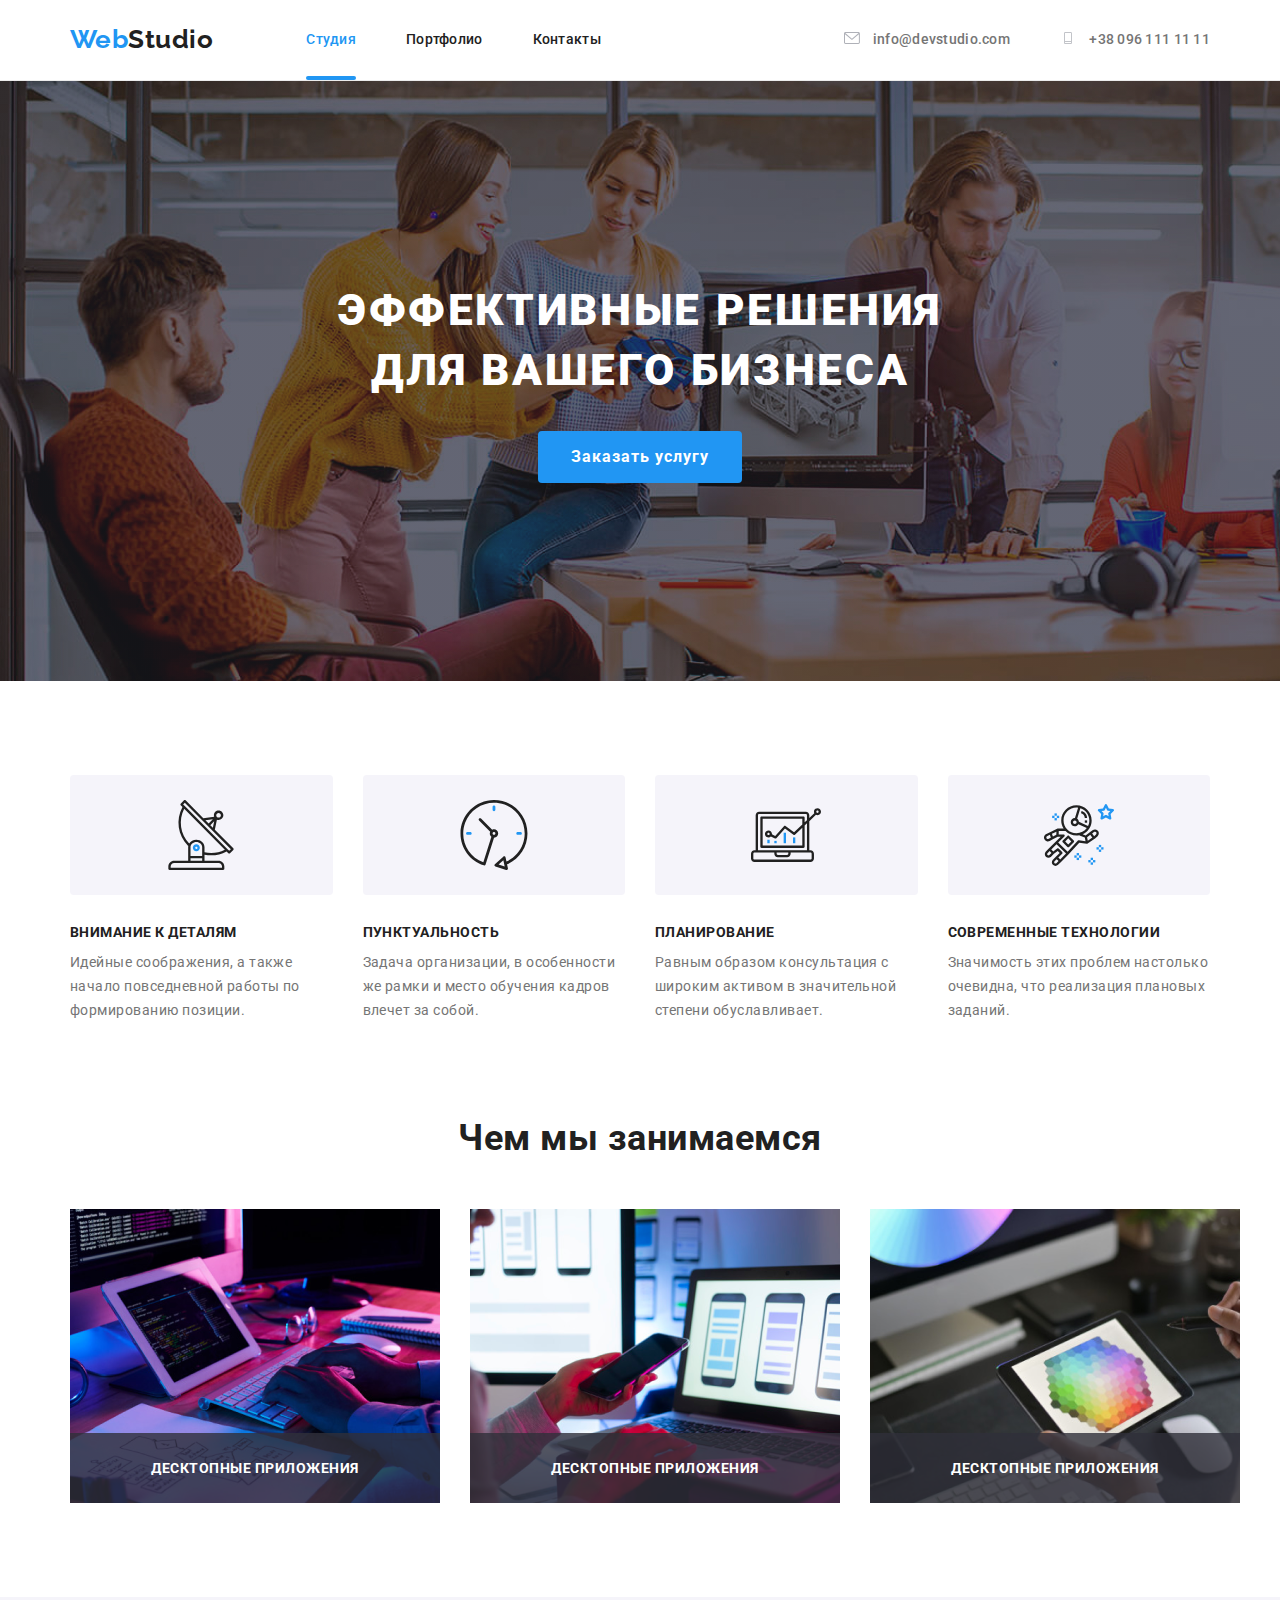
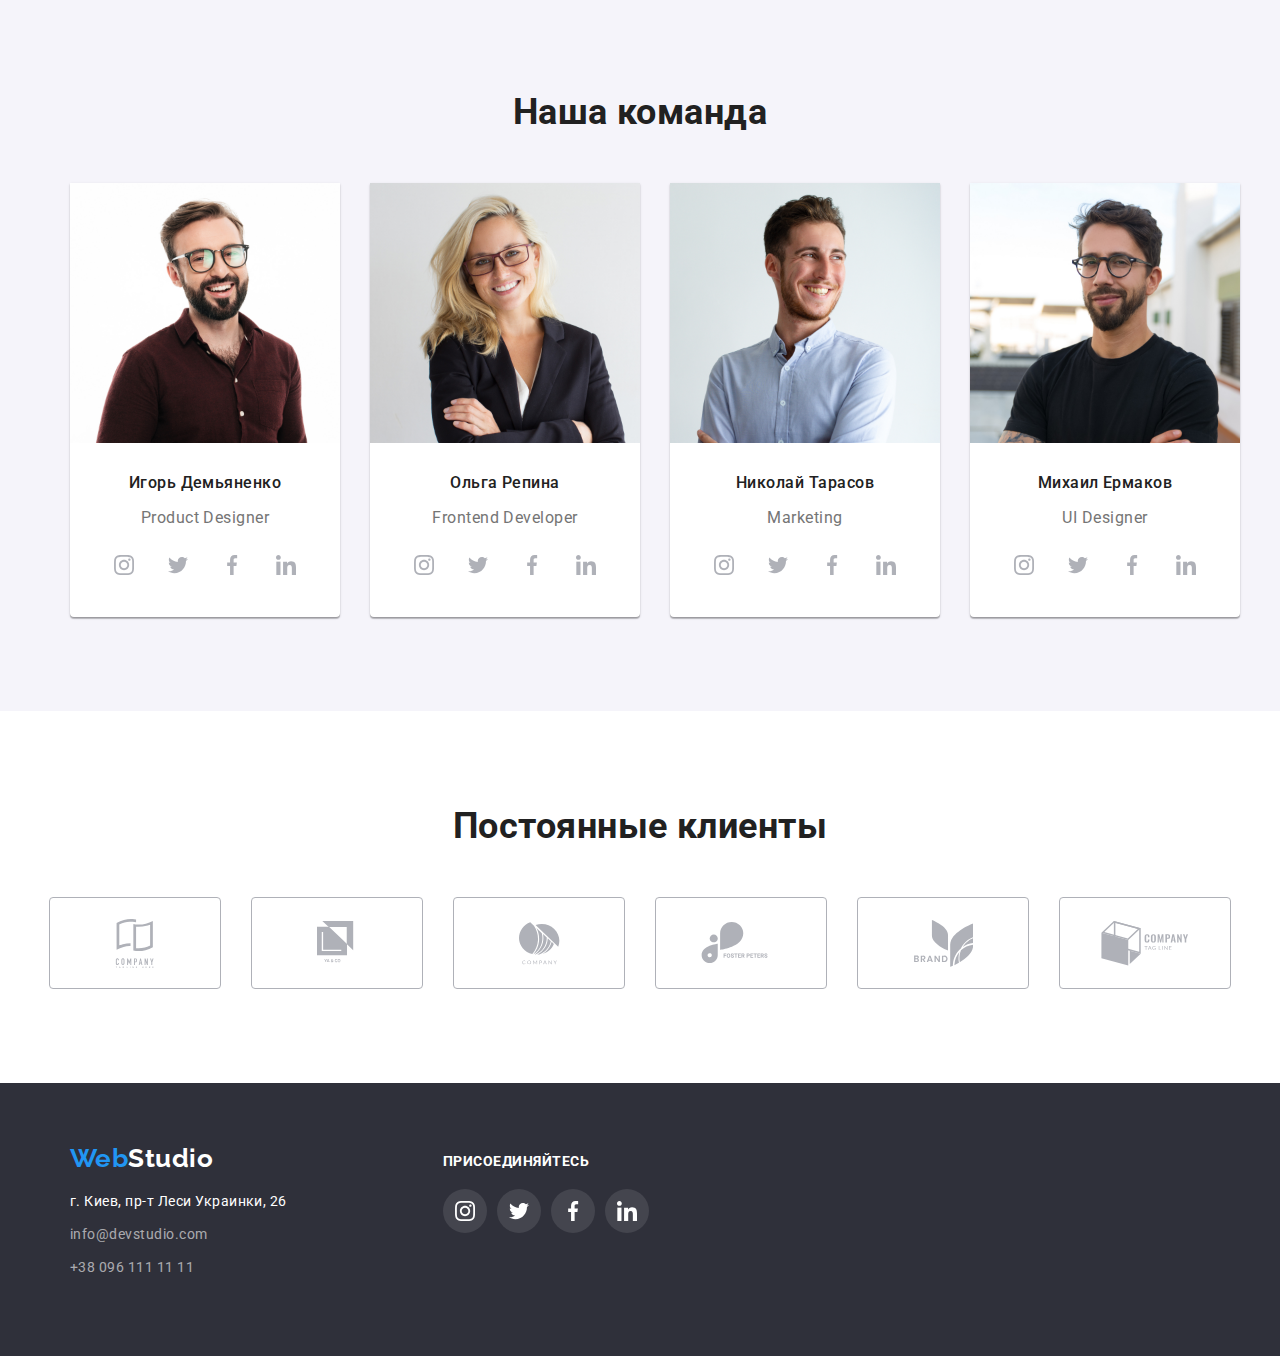
==== index.html @ ea133a71 "добавление файлов дз5" ====
<!DOCTYPE html>
<html lang="ru">

<head>
    <meta charset="UTF-8">
    <meta name="viewport" content="width=device-width, initial-scale=1.0">
    <title>Document</title>
    <link href="https://fonts.googleapis.com/css2?family=Raleway:wght@700&family=Roboto:wght@400;500;700;900&display=swap" rel="stylesheet">
    <link rel="stylesheet" href="https://cdnjs.cloudflare.com/ajax/libs/modern-normalize/1.0.0/modern-normalize.min.css"> 
    <link rel="stylesheet" href="./css/styles.css">
</head>

<body class="body">
    <!--шапка сайта-->
    <header class="page-header">
        <div class="container main-nav">
        <nav class="main-nav">
            <a class="link-logo" href="./index.html"> <span class="logo-web">Web</span>Studio
            </a>

            <ul class="site-nav list">
                <li class="navigation-list"> <a href="./index.html" class="current links-transition menu-link">Студия</a></li>
                <li class="navigation-list"> <a href="./portfolio.html" class="links-transition menu-link">Портфолио</a></li>
                <li class="navigation-list"> <a href="" class="links-transition menu-link">Контакты</a></li>
            </ul>
        </nav>

        <ul class="auth-nav list">
            <li class="list-contacts"> 
                <a class="link-auth-nav-svg links-transition" href="mailto:info@devstudio.com">
                    <svg class="auth-nav-svg">
                        <use href="./image/sprite.svg#icon-mail"></use>
                    </svg>
                    info@devstudio.com</a></li>
            <li class="list-contacts"> 
                <a class="link-auth-nav-svg links-transition" href="tel:+380961111111">
                    <svg class="auth-nav-svg">
                        <use href="./image/sprite.svg#icon-tel"></use>
                    </svg>
                    +38 096 111 11 11</a>
            </li>
        </ul>
        </div>
    </header>
    <main>
        <!--Герой-->
        <section class="hero">
            <div class="container">
            <h1 class="hero-title">Эффективные решения<br>для вашего бизнеса</h1>
            <button class="hero-button" type="button" data-modal-open>Заказать услугу</button>
            </div>
        </section>
        <!--Чем занимается компания-->
        <section class="section">
            <div class="container">
             <ul class="list benefits">
                <li class="list-box-first list-item-svg1">
                    <h3 class="section-title">Внимание к деталям</h3>
                    <p class="section-text">Идейные соображения, а также начало повседневной работы по формированию позиции.</p>
                </li>
                <li class="list-box-first list-item-clock2">
                    <h3 class="section-title">Пунктуальность</h3>
                    <p class="section-text">Задача организации, в особенности же рамки и место обучения кадров влечет за собой.</p>
                </li>
                <li class="list-box-first list-item-diagram3">
                    <h3 class="section-title">Планирование</h3>
                    <p class="section-text">Равным образом консультация с широким активом в значительной степени обуславливает.</p>
                </li>
                <li class="list-box-first list-item-astronaut4">
                    <h3 class="section-title">Современные технологии</h3>
                    <p class="section-text">Значимость этих проблем настолько очевидна, что реализация плановых заданий.</p>
                </li>
            </ul>
            </div>
        </section>
        <!--Сотрудники за работой-->
        <section class="section pading">
            <div class="container">
            <h2 class="section-main-title">Чем мы занимаемся</h2>
            <ul class="list images-work">
                <li class="list-box-secondary"> 
                    <div class="work-thumb">
                    <img src="./image/img1.png" alt="сотрудник работает за компьютером" width="370">
                    <div class="wraper-text-name"><p class="text-name">Десктопные приложения</p></div>
                    </div>
                </li>
                <li class="list-box-secondary"> 
                    <div class="work-thumb">
                    <img src="./image/img2.png" alt="сотрудник работает с контактами" width="370">
                    <div class="wraper-text-name"><p class="text-name">Десктопные приложения</p></div>
                    </div>
                </li>
                <li class="list-box-secondary"> 
                    <div class="work-thumb">
                    <img src="./image/img3.png" alt="сотрудник работает с цветовой палитрой" width="370">
                    <div class="wraper-text-name"><p class="text-name">Десктопные приложения</p></div>
                    </div>
                </li>
            </ul>
            </div>
        </section>
        <!--Команда компании-->
        <section class="section-team">
            <div class="container">
            <h2 class="section-main-title secondary-margin">Наша команда</h2>
            <ul class="list team-boxes">
                <li class="box team-items"> <img src="./image/img4.jpg" alt="фото Игоря Демьяненко" width="270">
                    <div class="team-list-content-wrapper">
                    <h4 class="team-name">Игорь Демьяненко</h4>
                    <p class="section-text-profession">Product Designer</p>
                    <ul class=" list social-list">
                        <li class="social-list-item">
                            <a href="" class="social-list-link">
                                <svg class="social-list-svg">
                                    <use href="./image/sprite.svg#icon-instagram2"></use>>
                                </svg>
                            </a>
                        </li>
                        <li class="social-list-item">
                            <a href="" class="social-list-link">
                                <svg class="social-list-svg">
                                    <use href="./image/sprite.svg#icon-twitter1"></use>
                                </svg>
                            </a>
                        </li>
                        <li class="social-list-item">
                            <a href="" class="social-list-link">
                                <svg class="social-list-svg">
                                    <use href="./image/sprite.svg#icon-facebook1"></use>
                                </svg>
                            </a>
                        </li>
                        <li class="social-list-item">
                            <a href="" class="social-list-link">
                                <svg class="social-list-svg">
                                    <use href="./image/sprite.svg#icon-linkedin1"></use>
                                </svg>
                            </a>
                        </li>
                    </ul>
                    </div>
                </li>
                <li class="box team-items"> <img src="./image/img5.jpg" alt="фото Ольги Репиной" width="270">
                    <div class="team-list-content-wrapper">
                    <h4 class="team-name">Ольга Репина</h4>
                    <p class="section-text-profession">Frontend Developer</p>
                    <ul class=" list social-list">
                        <li class="social-list-item">
                            <a href="" class="social-list-link">
                                <svg class="social-list-svg">
                                    <use href="./image/sprite.svg#icon-instagram2"></use>
                                </svg>
                            </a>
                        </li>
                        <li class="social-list-item">
                            <a href="" class="social-list-link">
                                <svg class="social-list-svg">
                                    <use href="./image/sprite.svg#icon-twitter1"></use>
                                </svg>
                            </a>
                        </li>
                        <li class="social-list-item">
                            <a href="" class="social-list-link">
                                <svg class="social-list-svg">
                                    <use href="./image/sprite.svg#icon-facebook1"></use>
                                </svg>
                            </a>
                        </li>
                        <li class="social-list-item">
                            <a href="" class="social-list-link">
                                <svg class="social-list-svg">
                                    <use href="./image/sprite.svg#icon-linkedin1"></use>
                                </svg>
                            </a>
                        </li>
                    </ul>
                    </div>
                </li>
                <li class="box team-items"><img src="./image/img6.jpg" alt="фото Николая Тарасова" width="270">
                    
                    <div class="team-list-content-wrapper">
                    <h4 class="team-name">Николай Тарасов</h4>
                    <p class="section-text-profession">Marketing</p>
                    <ul class=" list social-list">
                        <li class="social-list-item">
                            <a href="" class="social-list-link">
                                <svg class="social-list-svg">
                                    <use href="./image/sprite.svg#icon-instagram2"></use>
                                </svg>
                            </a>
                        </li>
                        <li class="social-list-item">
                            <a href="" class="social-list-link">
                                <svg class="social-list-svg">
                                    <use href="./image/sprite.svg#icon-twitter1"></use>
                                </svg>
                            </a>
                        </li>
                        <li class="social-list-item">
                            <a href="" class="social-list-link">
                                <svg class="social-list-svg">
                                    <use href="./image/sprite.svg#icon-facebook1"></use>
                                </svg>
                            </a>
                        </li>
                        <li class="social-list-item">
                            <a href="" class="social-list-link">
                                <svg class="social-list-svg">
                                    <use href="./image/sprite.svg#icon-linkedin1"></use>
                                </svg>
                            </a>
                        </li>
                    </ul>
                    </div>
                </li>
                <li class="box team-items"><img src="./image/img7.jpg" alt="фото Михаила Ермакова" width="270">
                    <div class="team-list-content-wrapper">
                    <h4 class="team-name">Михаил Ермаков</h4>
                    <p class="section-text-profession">UI Designer</p>
                    <ul class=" list social-list">
                        <li class="social-list-item">
                            <a href="" class="social-list-link">
                                <svg class="social-list-svg">
                                    <use href="./image/sprite.svg#icon-instagram2"></use>
                                </svg>
                            </a>
                        </li>
                        <li class="social-list-item">
                            <a href="" class="social-list-link">
                                <svg class="social-list-svg">
                                    <use href="./image/sprite.svg#icon-twitter1"></use>
                                </svg>
                            </a>
                        </li>
                        <li class="social-list-item">
                            <a href="" class="social-list-link">
                                <svg class="social-list-svg">
                                    <use href="./image/sprite.svg#icon-facebook1"></use>
                                </svg>
                            </a>
                        </li>
                        <li class="social-list-item">
                            <a href="" class="social-list-link">
                                <svg class="social-list-svg">
                                    <use href="./image/sprite.svg#icon-linkedin1"></use>
                                </svg>
                            </a>
                        </li>
                    </ul>
                    </div>
                </li>
            </ul>
            </div>
        </section>
        <section class="section-clients">
            <div class="container">
                <h2 class="section-main-title third-margin">Постоянные клиенты</h2>
            <ul class="list clients-box">
                <li class="box clients-margin">
                    <a class=" list clients-link" href="">
                    <svg class="clients-list-icon" width="44" height="49">
                        <use href="./image/sprite.svg#icon-client1"></use>
                    </svg>
                    </a>
                </li>
                <li class="box clients-margin">
                    <a class="list clients-link" href="">
                    <svg class="clients-list-icon" width="40" height="52">
                        <use href="./image/sprite.svg#icon-client2"></use>
                    </svg>
                    </a>
                </li>
                <li class="box clients-margin">
                    <a class="list clients-link" href="">
                    <svg class="clients-list-icon" width="41" height="43">
                        <use href="./image/sprite.svg#icon-client3"></use>
                    </svg>
                    </a>
                </li>
                <li class="box clients-margin">
                    <a class="list clients-link" href="">
                    <svg class="clients-list-icon" width="80" height="42">
                        <use href="./image/sprite.svg#icon-client4"></use>
                    </svg>
                    </a>
                </li>
                <li class="box clients-margin">
                    <a class="list clients-link" href="">
                    <svg class="clients-list-icon" width="59" height="47">
                        <use href="./image/sprite.svg#icon-client5"></use>
                    </svg>
                    </a>
                </li>
                <li class="box clients-margin">
                    <a class="list clients-link" href="">
                    <svg class="clients-list-icon" width="88" height="45">
                        <use href="./image/sprite.svg#icon-client6"></use>
                    </svg>
                    </a>
                </li>
            </ul>
            </div>
        </section>
    </main>
    <!--Футер-->
    <footer class="page-footer">
        <div class=" container all-footer-container">
        <div class="box-adress-main">
        <a class="logo-footer" href="./index.html">
            <span class="logo-web">Web</span>Studio
        </a>
        <address>
            <ul class="adress-ul">
            <li class="adress-items"><a class="address" href="https://goo.gl/maps/zpj7TdcQ5fywLmtB6" target="_blank">г. Киев, пр-т Леси Украинки, 26</a></li>
            <li class="adress-items"><a class="address-auth" href="mailto:info@devstudio.com">info@devstudio.com</a></li>
            <li class="adress-items"><a class="address-auth" href="tel:+380961111111">+38 096 111 11 11</a></li>
            </ul>
        </address>
        </div>
        <div class="box-social-link">
            <p class="text-footer">присоединяйтесь</p>
            <ul class="list list-social-footer">
                <li class="list-item-footer">
                    <a href="" class="social-item-footer">
                    <svg class="social-svg-footer">
                        <use href="./image/sprite.svg#icon-instagram2"></use>
                    </svg>
                    </a>
                </li>
                <li class="list-item-footer">
                    <a href="" class="social-item-footer">
                        <svg class="social-svg-footer">
                            <use href="./image/sprite.svg#icon-twitter1"></use>
                        </svg>
                    </a>
                </li>
                <li class="list-item-footer">
                    <a href="" class="social-item-footer">
                        <svg class="social-svg-footer">
                            <use href="./image/sprite.svg#icon-facebook1"></use>
                        </svg>
                    </a>
                </li>
                <li class="list-item-footer">
                    <a href="" class="social-item-footer">
                        <svg class="social-svg-footer">
                            <use href="./image/sprite.svg#icon-linkedin1"></use>
                        </svg>
                    </a>
                </li>
            </ul>
        </div>
        </div>
    </footer>

    <!-- my backdrop-->

    <div class="backdrop is-hidden" data-modal>
        <div class="modal">
            <button type="button" class="modal-button-close" data-modal-close >
                <svg class="modal-button-svg" width="11" height="11">
                    <use href="./image/sprite.svg#icon-vector"></use>
                </svg></button>
        </div>
    </div>
    <script src="./js/modal.js"></script>
</body>

</html>
---- css/styles.css ----
/* цвет основного текста #212121 */
/* цвет вторичного текста  #757575 */
/* акцент  #2196f3 */
/* вторичный акцент (цвет текста героя)  #ffffff */
/* цвет текста электронных контактов в футере rgba(255, 255, 255, 0.6) */
/* бекграунд хедера #ffffff*/
/* бекграунд героя и футера #2F303A */
/* бекграунд основной #E5E5E5*/
/* бекграунд вторичный (команда компании, кнопки) #F5F4FA */

:root {
  --primary-text-color: #212121;
  --secondary-text-color: #757575;
  --accent-color: #2196f3;
  --secondary-accent-color: #ffffff;
  --contacts-text-footer: rgba(255, 255, 255, 0.6);
  --bg-header: #ffffff;
  --bg-hero: #c4c4c4;
  --bg-footer: #2f303a;
  --bg-primary: #ffffff;
  --bg-secondary: #f5f4fa;
  --bg-box: #ffffff;
  --border-bottom: #ececec;
  --shadow: rgba(47, 48, 58, 0.4);
  --border-clients: #afb1b8;
  --logo-color: #afb1b8;
}

html {
  box-sizing: border-box;
}
*,
*::before,
*::after {
  box-sizing: inherit;
}
*::before,
*::after {
  margin: 0;
  padding: 0;
}
img {
  display: block;
}
.body {
  color: var(--primary-text-color);
  background: var(--bg-primary);

  font-family: Roboto, sans-serif;
  font-weight: 700;
  letter-spacing: 0.03em;

  margin: 0;
}
.page-header {
  text-decoration-color: none;
  background: var(--bg-header);
  border-bottom: 1px solid var(--border-bottom);

  margin: 0px;
  padding: 0px;
}

.container {
  width: 1170px;
  padding-left: 15px;
  padding-right: 15px;
  margin-left: auto;
  margin-right: auto;
}
.list {
  list-style: none;

  margin: 0;
  padding: 0;
}
.main-nav {
  display: flex;
  align-items: center;
}
.link-logo {
  color: var(--primary-text-color);
  text-decoration: none;

  font-family: Raleway, sans-serif;
  font-size: 26px;
  line-height: 1.19;

  margin-right: 93px;
  padding-top: 24px;
  padding-bottom: 25px;
  transition: color 250ms cubic-bezier(0.4, 0, 0.2, 1);
}
.link-logo:hover,
.link-logo:focus {
  color: var(--accent-color);
}
.logo-web {
  color: var(--accent-color);

  font-family: Raleway, sans-serif;
  font-size: 26px;
  line-height: 1.19;
}
.logo-web:hover,
.logo-web:focus {
  color: var(--accent-color);
}

.site-nav a {
  color: var(--primary-text-color);
  text-decoration: none;

  font-weight: 500;
  font-size: 14px;
  line-height: 1.14;
  letter-spacing: 0.02em;

  display: block;
  padding-top: 32px;
  padding-bottom: 32px;
}
.navigation-list {
  margin-right: 50px;
  padding: 0px;
}
.navigation-list:last-child {
  margin-right: 0px;
}

.links-transition {
  transition: color 250ms cubic-bezier(0.4, 0, 0.2, 1);
}

.menu-link {
  position: relative;
}
.menu-link::after {
  content: "";
  display: block;
  width: 100%;
  height: 4px;
  border-radius: 2px;
  background-color: var(--accent-color);
  position: absolute;
  left: 0;
  bottom: 0;
  opacity: 0;
  transition: color 250ms cubic-bezier(0.4, 0, 0.2, 1);
}
.current::after {
  opacity: 1;
  color: var(--accent-color);
}
.menu-link:hover::after {
  opacity: 1;
  color: var(--accent-color);
}
.site-nav {
  display: flex;
}
.site-nav .current {
  color: var(--accent-color);
}
.site-nav a:hover,
.site-nav a:focus {
  color: var(--accent-color);
}
.auth-nav {
  display: flex;
  margin-left: auto;
}
.auth-nav-svg {
  fill: var(--logo-color);
  width: 16px;
  height: 12px;
  margin-right: 10px;
}
.link-auth-nav-svg:hover svg,
.link-auth-nav-svg:focus svg {
  fill: var(--accent-color);
}
.list-contacts {
  display: flex;
}
.list-contacts:hover,
.list-contacts:focus {
  fill: var(--accent-color);
}
.auth-nav .list-contacts + .list-contacts {
  margin-left: 50px;
}

.auth-nav a {
  color: var(--secondary-text-color);
  text-decoration: none;

  font-weight: 500;
  font-size: 14px;
  line-height: 1.14;
  letter-spacing: 0.02em;

  padding-top: 32px;
  padding-bottom: 32px;
}
.auth-nav a:hover,
.auth-nav a:focus {
  color: var(--accent-color);
}
.hero {
  background: var(--bg-hero);
  text-align: center;

  background-image: linear-gradient(to right, var(--shadow), var(--shadow)),
    url(../image/img-bg.jpg);
  max-width: 1600px;
  height: 600px;

  background-repeat: no-repeat;
  background-size: cover;
  background-position: x 0px y 80px;
  margin-right: auto;
  margin-left: auto;

  padding-top: 200px;
  padding-bottom: 200px;
}
.hero-title {
  color: var(--secondary-accent-color);

  font-weight: 900;
  font-size: 44px;
  line-height: 1.36;
  text-align: center;
  letter-spacing: 0.06em;
  text-transform: uppercase;

  margin-top: 0;
  margin-bottom: 30px;
  padding-left: 0px;
  padding-right: 0px;
}

.hero-button {
  display: inline-block;
  color: var(--secondary-accent-color);
  background: var(--accent-color);
  border-radius: 4px;
  padding-left: 32px;
  padding-right: 32px;
  padding-top: 10px;
  padding-bottom: 10px;

  min-width: 136px;
  border: 1px solid transparent;
  cursor: pointer;

  font-family: inherit;
  font-weight: 700;
  font-size: 16px;
  line-height: 1.88;
  text-align: center;
  letter-spacing: 0.06em;
}

.section {
  padding-top: 94px;
  margin-bottom: 0px;
}
.benefits {
  display: flex;
}
.list-box-first {
  width: 270px;
}
.list-box-first + .list-box-first {
  margin: 0px 0px 0px 30px;
  padding: 0px;
}

.list-box-first::before {
  display: block;
  content: "";
  height: 120px;
  background-color: var(--bg-secondary);

  background-size: 70px 70px;
  background-repeat: no-repeat;
  background-position: center;

  border-radius: 4px;
  margin: 0px 0px 30px 0px;
}
.list-item-svg1::before {
  background-image: url(../image/svg1.svg);
}
.list-item-clock2::before {
  background-image: url(../image/clock2.svg);
}
.list-item-diagram3::before {
  background-image: url(../image/diagram3.svg);
}
.list-item-astronaut4::before {
  background-image: url(../image/astronaut4.svg);
}
.section-title {
  font-size: 14px;
  line-height: 1.14;
  text-transform: uppercase;
  margin: 0px 0px 10px 0px;
  padding: 0px;
}
.section-text {
  color: var(--secondary-text-color);

  font-weight: 400;
  font-size: 14px;
  line-height: 1.71;
  margin: 0px;
  padding: 0px;
}
.section-main-title {
  font-size: 36px;
  line-height: 1.17;
  text-align: center;

  margin-bottom: 50px;
  margin-top: 0px;
  padding: 0px;
}

.images-work {
  display: flex;
}
.secondary-margine {
  margin-top: 0px;
}
.list-box-secondary + .list-box-secondary {
  margin: 0px 0px 0px 30px;
  padding: 0px;
}
.pading {
  padding-bottom: 94px;
}
/*позиционирование на секции сотрудкики за работой*/

.work-thumb {
  position: relative;
}
.wraper-text-name {
  width: 370px;
  height: 70px;
  background-color: rgba(47, 48, 58, 0.8);
  position: absolute;
  display: flex;

  bottom: 0;
  left: 0;
}
.text-name {
  display: flex;
  justify-content: center;
  align-items: center;
  font-style: normal;
  font-weight: 700;
  font-size: 14px;
  line-height: 1.17;
  text-align: center;
  text-transform: uppercase;
  margin: auto;
  padding: 0px;
  color: var(--secondary-accent-color);
}

/*конец позиционирования*/

.section-team {
  background: var(--bg-secondary);

  margin: 0px;
  padding-top: 94px;
  padding-bottom: 94px;
}

.team-boxes {
  display: flex;
}
.team-items {
  width: 270px;
  text-align: center;
  box-shadow: 0px 1px 3px rgba(0, 0, 0, 0.12), 0px 1px 1px rgba(0, 0, 0, 0.14),
    0px 2px 1px rgba(0, 0, 0, 0.2);
  border-radius: 0px 0px 4px 4px;
}
.team-items + .team-items {
  margin: 0px 0px 0px 30px;
}

.team-name {
  font-weight: 500;
  font-size: 16px;
  line-height: 1.19;

  margin-top: 30px;
  margin-bottom: 10px;
  padding: 0px;
}
.section-text-profession {
  color: var(--secondary-text-color);

  font-weight: 400;
  font-size: 16px;
  line-height: 1.19;

  margin-bottom: 16px;
  padding: 0px;
}
.social-list {
  display: flex;
  justify-content: space-between;
}
.social-list-svg {
  fill: var(--logo-color);
  width: 20px;
  height: 20px;
  transition: fill 250ms cubic-bezier(0.4, 0, 0.2, 1);
}
.social-list-link {
  display: flex;
  justify-content: center;
  align-items: center;
  width: 44px;
  height: 44px;
  border-radius: 50%;
  transition: background-color 250ms cubic-bezier(0.4, 0, 0.2, 1);
}
.social-list-link:hover,
.social-list-link:focus {
  background-color: var(--accent-color);
}
.social-list-link:hover svg,
.social-list-link:focus svg {
  fill: var(--secondary-accent-color);
}
.team-list-content-wrapper {
  padding-left: 32px;
  padding-right: 32px;
  padding-bottom: 30px;
}
/* новая секция*/
.third-margin {
  margin: 0px 0px 50px 0px;
}
.section-clients {
  margin: 0px;
  padding-top: 94px;
  padding-bottom: 94px;
}
.clients-box {
  display: flex;
  justify-content: center;
}
.clients-link {
  display: flex;
  justify-content: center;
  align-items: center;
  width: 170px;
  height: 90px;
}
.clients-list-icon {
  fill: var(--logo-color);
  transition: fill 250ms cubic-bezier(0.4, 0, 0.2, 1);
}
.clients-link:hover svg,
.clients-link:focus svg {
  fill: var(--accent-color);
}
.clients-list-icon:hover,
.clients-list-icon:focus {
  fill: var(--accent-color);
}
.clients-margin {
  border: 1px solid var(--border-clients);
  border-radius: 4px;
  transition: color 250ms cubic-bezier(0.4, 0, 0.2, 1);
}
.clients-margin:hover,
.clients-margin:focus {
  border: 1px solid var(--accent-color);
}
.clients-margin + .clients-margin {
  margin: 0px 0px 0px 30px;
}

.page-footer {
  background: var(--bg-footer);

  padding-top: 60px;
  padding-bottom: 60px;
}
.logo-footer {
  color: var(--secondary-accent-color);
  text-decoration: none;

  font-family: Raleway, sans-serif;
  font-size: 26px;
  line-height: 1.19;

  margin-bottom: 20px;
  transition: color 250ms cubic-bezier(0.4, 0, 0.2, 1);
}
.logo-footer:hover,
.logo-footer:focus {
  color: var(--accent-color);
}
.adress-ul {
  list-style: none;
  text-decoration: none;

  margin-left: 0px;
  padding-left: 0px;
}
.adress-items {
  margin-bottom: 9px;
}
.adress-items:last-child {
  margin-bottom: 0px;
}
.address {
  color: var(--secondary-accent-color);
  text-decoration: none;

  font-style: normal;
  font-weight: 400;
  font-size: 14px;
  line-height: 1.71;

  margin: 0px;
  padding: 0px;
}
.address-auth {
  color: var(--contacts-text-footer);
  text-decoration: none;

  font-style: normal;
  font-weight: 400;
  font-size: 14px;
  line-height: 1.71;
}
.text-footer {
  color: var(--secondary-accent-color);

  font-style: normal;
  font-weight: 700;
  font-size: 14px;
  line-height: 1.17;
  text-transform: uppercase;
  margin: 0px;
}
.box-social-link {
  margin-left: 156px;
  padding-top: 10px;
}
.list-social-footer {
  display: flex;
  justify-content: flex-start;
  align-items: center;
  margin-top: 20px;
}
.social-item-footer {
  display: flex;
  justify-content: center;
  align-items: center;
  width: 44px;
  height: 44px;
  border-radius: 50%;
}
.social-item-footer:hover,
.social-item-footer:focus {
  fill: var(--accent-color);
}
.list-item-footer {
  justify-content: flex-start;
  align-items: center;
  border-radius: 50%;
  margin-right: 10px;
  width: 44px;
  height: 44px;
  background-color: rgba(255, 255, 255, 0.1);
  transition: background-color 250ms cubic-bezier(0.4, 0, 0.2, 1);
}
.list-item-footer:last-child {
  margin-right: 0px;
}
.list-item-footer:hover,
.list-item-footer:focus {
  background-color: var(--accent-color);
}
.social-svg-footer {
  fill: var(--secondary-accent-color);
  width: 20px;
  height: 20px;
  transition: fill 250ms cubic-bezier(0.4, 0, 0.2, 1);
}
.social-svg-footer:hover,
.social-svg-footer:focus {
  fill: var(--secondary-accent-color);
}

.all-footer-container {
  display: flex;
}
.footer-adress {
  padding-top: 60px;
  padding-bottom: 60px;
}

.hidden-title {
  display: none;
}
.button-list {
  display: flex;
  justify-content: center;
}
.section-button {
  padding-top: 94px;
  padding-bottom: 50px;
}
.switch-button {
  background: var(--bg-secondary);
  border-radius: 4px;
  border: 1px solid transparent;

  font-family: inherit;
  font-weight: 500;
  font-size: 16px;
  line-height: 1.63;
  text-align: center;

  padding: 6px 22px 6px 22px;
  cursor: pointer;
  transition: color 250ms cubic-bezier(0.4, 0, 0.2, 1),
    background-color 250ms cubic-bezier(0.4, 0, 0.2, 1);
}
.list-our-button + .list-our-button {
  margin-left: 8px;
}
.switch-button:hover,
.switch-button:focus {
  background-color: var(--accent-color);
  color: var(--secondary-accent-color);
}

.all-portfolio-list {
  display: flex;
  flex-wrap: wrap;
}

.box {
  background: var(--bg-box);

  margin: 0px;
  padding: 0px;
}
.box a {
  margin: 0px;
  padding: 0px;
}

.portfolio-card {
  width: 370px;
  margin-right: 30px;
  margin-bottom: 30px;
}
.portfolio-card:hover {
  border: 1px solid #eeeeee;
  box-shadow: 0px 1px 1px rgba(0, 0, 0, 0.12), 0px 4px 4px rgba(0, 0, 0, 0.06),
    1px 4px 6px rgba(0, 0, 0, 0.16);
}
.portfolio-card:nth-child(3) {
  margin-right: -30px;
}
.portfolio-card:nth-child(6) {
  margin-right: -30px;
}
.portfolio-card:nth-child(9) {
  margin-right: -30px;
}
.portfolio-card:nth-last-child(-n + 3) {
  margin-bottom: 0px;
}

.section-cards {
  margin: 0px;
  padding-top: 0px;
  padding-bottom: 94px;
}

.portfolio-link {
  color: var(--primary-text-color);
  background: var(--bg-box);
  text-decoration: none;

  margin: 0px;
  padding: 0px;
}
.portfolio-name {
  font-size: 18px;
  line-height: 2;
  letter-spacing: 0.06em;

  margin: 0px;
}
.section-text-type {
  color: var(--secondary-text-color);

  font-weight: 400;
  font-size: 16px;
  line-height: 1.89;

  margin-top: 4px;
  margin-bottom: 0px;
}
.portfolio-padding {
  padding-top: 20px;
  padding-bottom: 20px;
  padding-left: 24px;
  padding-right: 24px;
}
.image-thumb {
  position: relative;
  width: 370px;
  height: 294px;
  overflow: hidden;
}
.image-thumb > .overlay {
  position: absolute;
  font-weight: 400;
  font-size: 18px;
  line-height: 1.55;
  color: var(--bg-secondary);
  background-color: var(--accent-color);
  top: 0;
  left: 0;
  width: 100%;
  height: 100%;
  margin: 0;
  padding: 63px 24px;
  opacity: 0;
}
.image-thumb:hover > .overlay {
  opacity: 1;
  animation-name: animate1;
  animation-duration: 2000ms;
  animation-timing-function: cubic-bezier(0.4, 0, 0.2, 1);
  animation-delay: 0ms;
  animation-iteration-count: infinite;
  animation-direction: normal;
  animation-fill-mode: none;
  animation-play-state: running;
}

@keyframes animate1 {
  0% {
    transform: translateY(100%);
  }
  50% {
    transform: translateY(0%);
  }
  100% {
    transform: translateY(100%);
  }
}

/* my backdrop*/
.backdrop {
  width: 100%;
  height: 100%;
  background-color: rgba(0, 0, 0, 0.2);
  position: fixed;
  top: 0;
  left: 0;
  transition: all 300ms linear;
}
.modal {
  position: absolute;
  top: 50%;
  left: 50%;
  transform: translate(-50%, -50%);
  width: 528px;
  min-height: 581px;
  background: var(--bg-secondary);
  box-shadow: 0px 1px 3px rgba(0, 0, 0, 0.12), 0px 1px 1px rgba(0, 0, 0, 0.14),
    0px 2px 1px rgba(0, 0, 0, 0.2);
  border-radius: 4px;
}
.modal-button-close {
  position: absolute;
  top: 8px;
  right: 8px;
  width: 30px;
  height: 30px;

  background: var(--bg-secondary);
  border: 1px solid rgba(0, 0, 0, 0.1);
  border-radius: 50%;
  cursor: pointer;
}
.is-hidden {
  opacity: 0;
  visibility: hidden;
  pointer-events: none;
}
/* end my backdrop*/
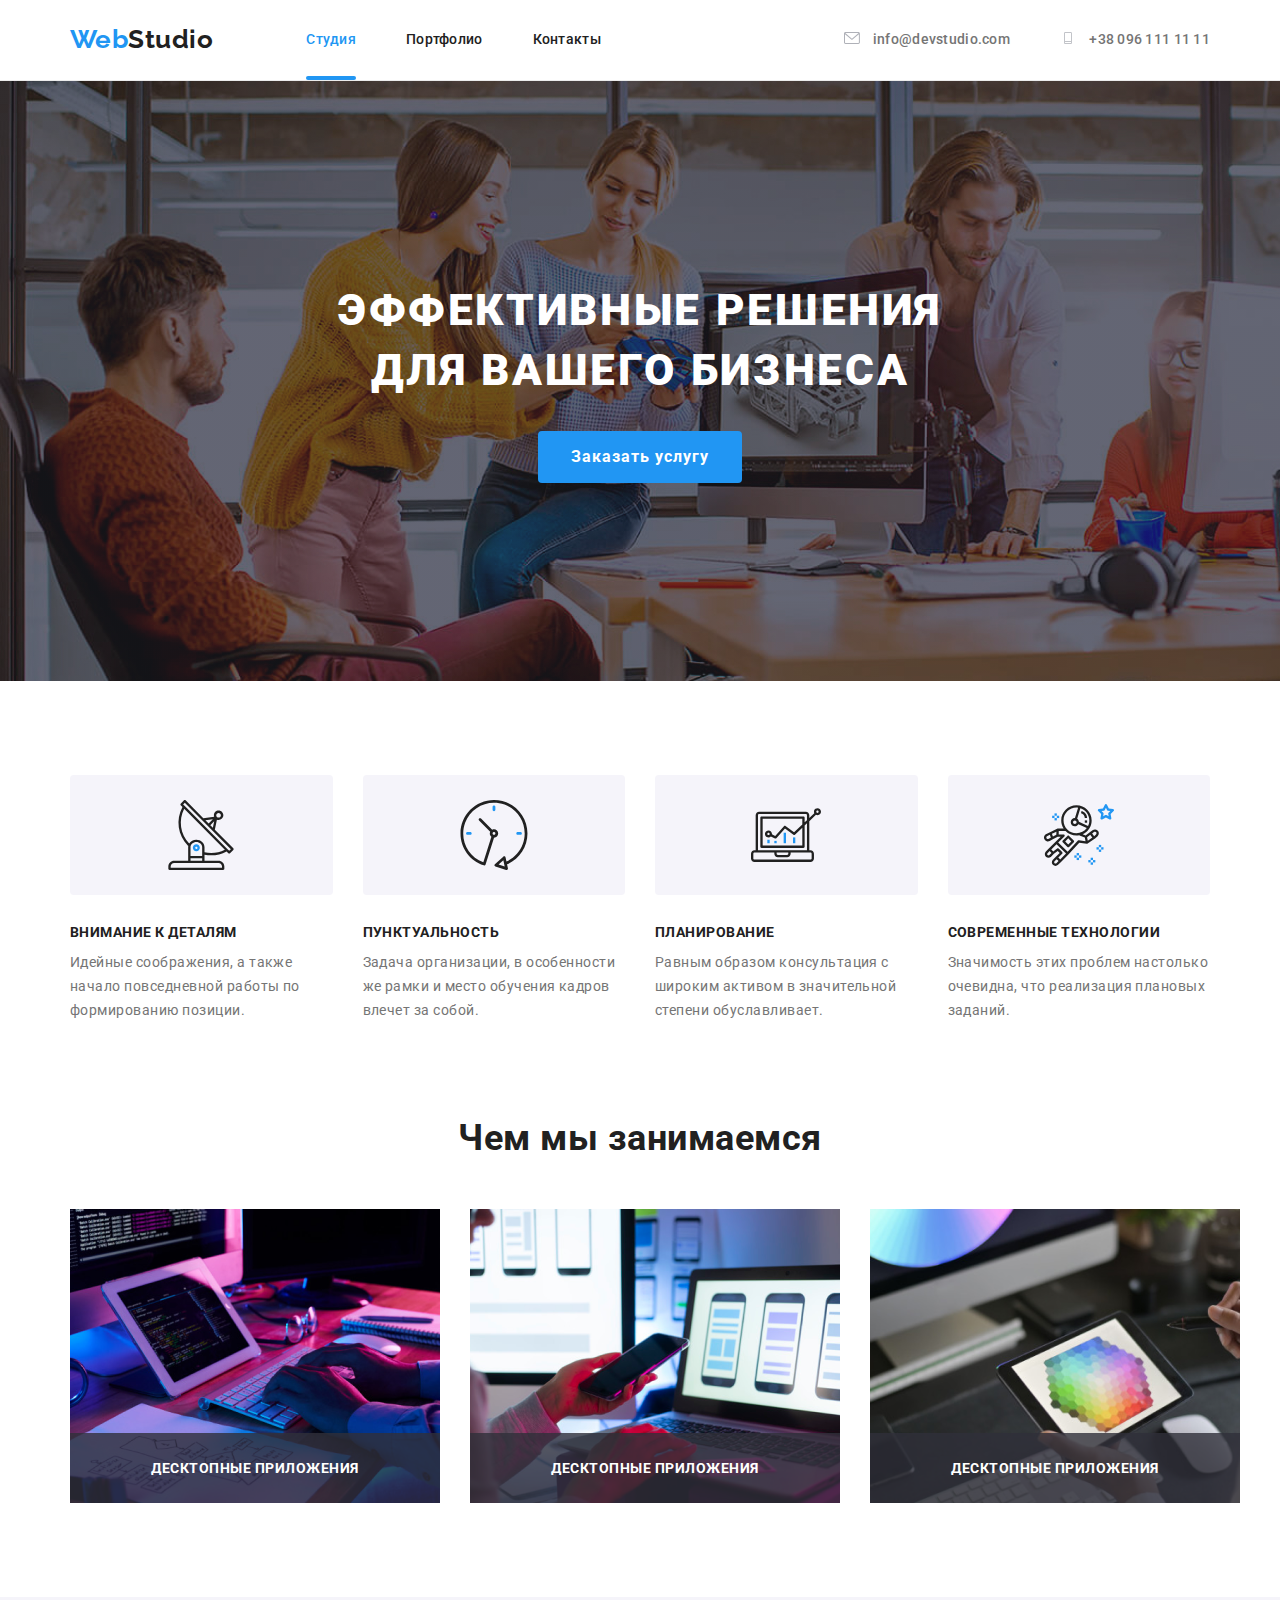
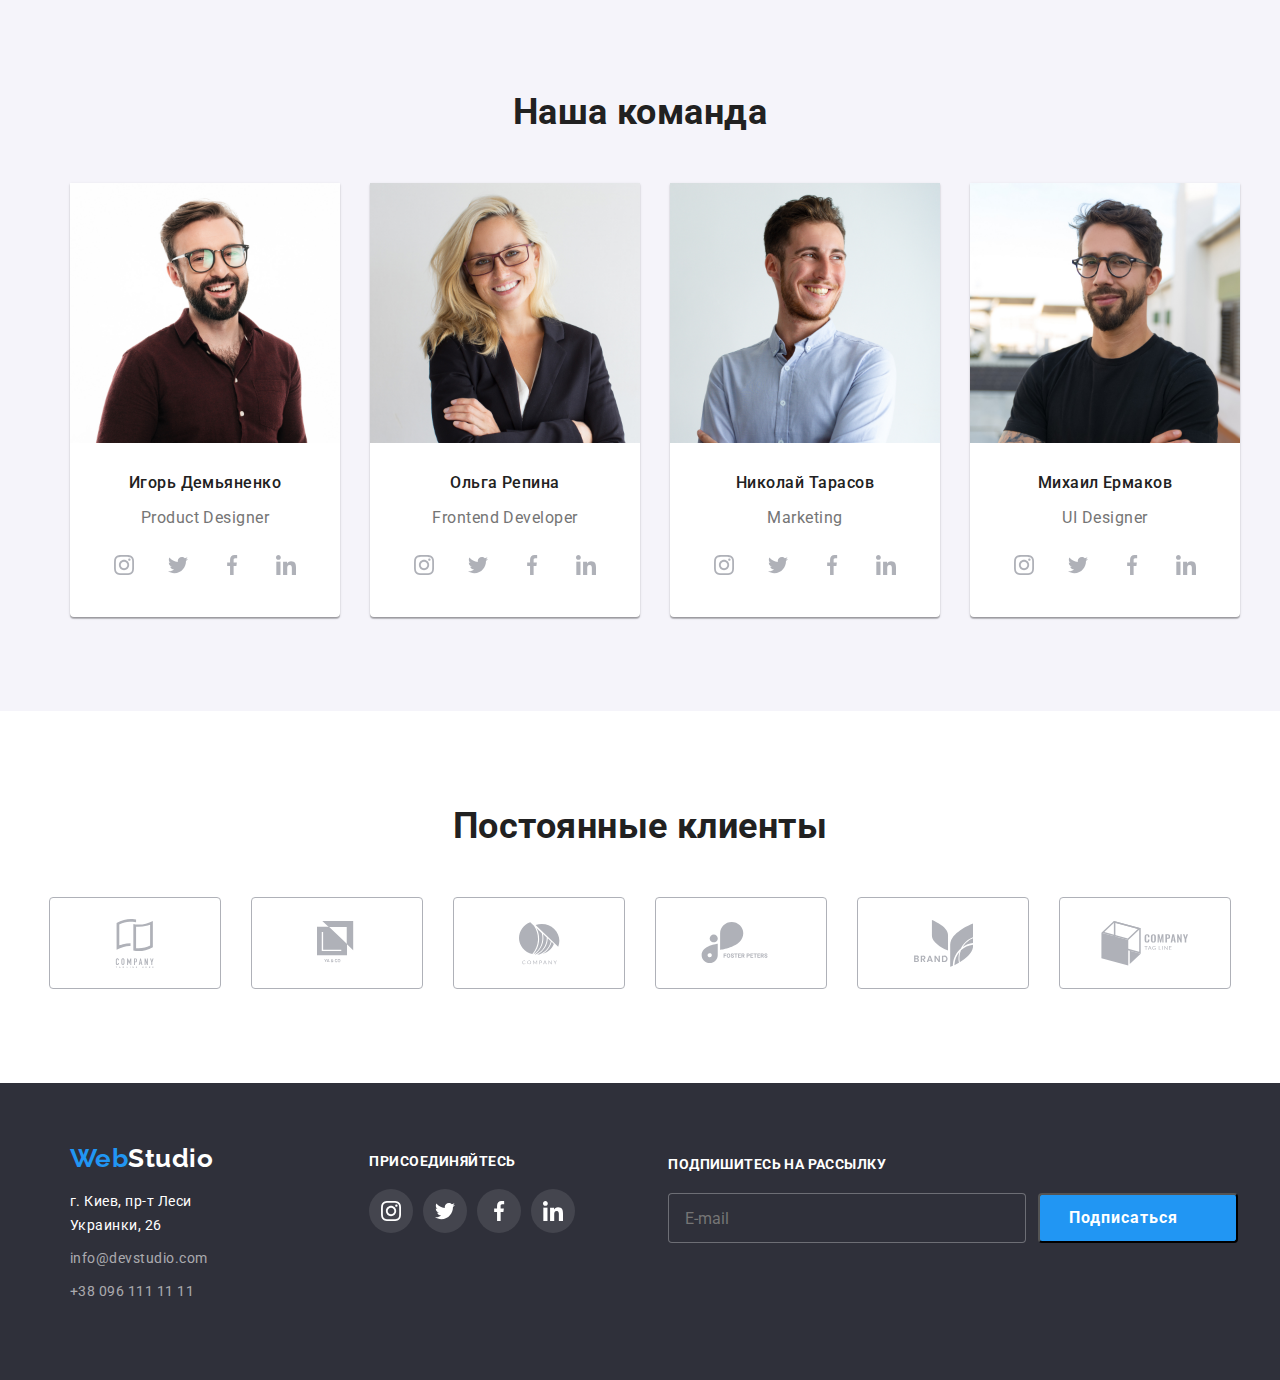
==== commit ddc5ca31: "дз6 изменения" ====
--- a/index.html
+++ b/index.html
@@ -350,6 +350,19 @@
                 </li>
             </ul>
         </div>
+        <div class="box-mailing">
+            <p class="text-mailing">Подпишитесь на рассылку</p>
+            <form  class="mailing-btn-wraper" action="#">
+                <label class="mailing-label">
+                    <input type="mail" name="E-mail" class="mail-input-wraper" placeholder="E-mail">
+                </label>
+                <button type="submit" class="btn-for-mailing">Подписаться
+                    <svg class="my-send-icon">
+                        <use href="./image/sprite.svg#icon-icon-telegram"></use>
+                    </svg>
+                </button>
+            </form>
+        </div>
         </div>
     </footer>
 
@@ -361,6 +374,45 @@
                 <svg class="modal-button-svg" width="11" height="11">
                     <use href="./image/sprite.svg#icon-vector"></use>
                 </svg></button>
+        
+        
+            <p class="form-title">Оставьте свои данные, мы вам перезвоним</p>
+            <form action="#" class="modal-form">
+                <label class="modal-form-label">Имя
+                    <span class="modal-icon-wraper">
+                       <input type="text" name="user-name" class="modal-form-input"  minlength="2" required>
+                       <svg class="modal-form-icon">
+                            <use href="./image/sprite.svg#icon-man"></use>
+                       </svg>
+                    </span>
+                </label>
+                <label class="modal-form-label">Телефон
+                    <span class="modal-icon-wraper">
+                        <input type="tel" name="user-phone" class="modal-form-input" required>
+                        <svg class="modal-form-icon">
+                             <use href="./image/sprite.svg#icon-phone"></use>
+                        </svg>
+                    </span>
+                </label>
+                <label class="modal-form-label">Почта
+                    <span class="modal-icon-wraper">
+                        <input type="mail" name="user-mail" class="modal-form-input"  required>
+                        <svg class="modal-form-icon">
+                             <use href="./image/sprite.svg#icon-mail-box"></use>
+                        </svg>
+                </label>
+                <label class="modal-form-label">Комментарий
+                    <textarea name="user-message" class="modal-for-comment" placeholder="Введите текст"></textarea>
+                    </label>
+                    
+                    <input class="modal-form-policy visually-hidden" type="checkbox" name="" value="policy-ok" id="agreement"></input>
+                    
+                    <label class="contact-form-policy-label" for="agreement">
+                        Соглашаюсь с рассылкой и принимаю<a class="agreement-condition" href="">Условия договора</a>
+                    </label>
+                <button type="submit" class="modal-form-button">Отправить</button>
+            </form>
+        
         </div>
     </div>
     <script src="./js/modal.js"></script>
--- a/css/styles.css
+++ b/css/styles.css
@@ -52,6 +52,9 @@
 
   margin: 0;
 }
+input {
+  font-family: inherit;
+}
 .page-header {
   text-decoration-color: none;
   background: var(--bg-header);
@@ -615,6 +618,63 @@
   padding-bottom: 60px;
 }
 
+.box-mailing {
+  margin-left: 93px;
+}
+.mailing-btn-wraper {
+  display: flex;
+}
+.text-mailing {
+  font-size: 14px;
+  line-height: 1.14;
+  letter-spacing: 0.03em;
+  text-transform: uppercase;
+  color: var(--secondary-accent-color);
+  margin-bottom: 20px;
+}
+.btn-for-mailing {
+  display: flex;
+  width: 200px;
+  height: 50px;
+  background-color: var(--accent-color);
+  font-family: Roboto, sans-serif;
+  font-weight: 700;
+  font-size: 16px;
+  line-height: 1.88;
+  align-items: center;
+  text-align: center;
+  letter-spacing: 0.06em;
+  outline: none;
+  color: var(--secondary-accent-color);
+  border-radius: 4px;
+  margin-left: 12px;
+  padding: 10px 62px 10px 29px;
+}
+.mail-input-wraper {
+  display: flex;
+  width: 358px;
+  height: 50px;
+  border: 1px solid rgba(255, 255, 255, 0.3);
+  border-radius: 4px;
+  background-color: var(--bg-footer);
+  padding-left: 16px;
+}
+
+.btn-for-mailing::after {
+  content: "";
+  background-image: url(../image/icon-send.svg);
+  width: 24px;
+  height: 24px;
+  background-repeat: no-repeat;
+  background-position: center;
+  margin-left: 10px;
+  display: block;
+}
+
+.my-send-icon {
+  width: 24px;
+  height: 24px;
+}
 .hidden-title {
   display: none;
 }
@@ -746,30 +806,13 @@
   height: 100%;
   margin: 0;
   padding: 63px 24px;
+  transform: translateY(100%);
+  transition: 250ms ease;
   opacity: 0;
 }
 .image-thumb:hover > .overlay {
   opacity: 1;
-  animation-name: animate1;
-  animation-duration: 2000ms;
-  animation-timing-function: cubic-bezier(0.4, 0, 0.2, 1);
-  animation-delay: 0ms;
-  animation-iteration-count: infinite;
-  animation-direction: normal;
-  animation-fill-mode: none;
-  animation-play-state: running;
-}
-
-@keyframes animate1 {
-  0% {
-    transform: translateY(100%);
-  }
-  50% {
-    transform: translateY(0%);
-  }
-  100% {
-    transform: translateY(100%);
-  }
+  transform: translateY(0%);
 }
 
 /* my backdrop*/
@@ -811,4 +854,160 @@
   visibility: hidden;
   pointer-events: none;
 }
+/* описание формы модального окна*/
+.form-title {
+  font-family: Roboto, sans-serif;
+  font-weight: bold;
+  font-size: 20px;
+  line-height: 1.15;
+  text-align: center;
+  letter-spacing: 0.03em;
+  padding: 40px 40px 0px 40px;
+  margin: 0;
+}
+.modal-button-close:focus svg {
+  fill: var(--accent-color);
+}
+.modal-form-label {
+  font-family: Roboto, sans-serif;
+  font-weight: 400;
+  font-size: 12px;
+  line-height: 1.15;
+  letter-spacing: 0.01em;
+  color: var(--secondary-text-color);
+}
+.modal-form-label + .modal-form-label {
+  padding-top: 10px;
+}
+.modal-form {
+  display: flex;
+  flex-direction: column;
+  padding: 12px 40px 40px 40px;
+}
+.modal-form-input {
+  border: 1px solid rgba(33, 33, 33, 0.2);
+  border-radius: 4px;
+  width: 100%;
+  height: 40px;
+  padding-left: 42px;
+}
+.modal-form-input:focus {
+  outline: none;
+  border-color: var(--accent-color);
+}
+.modal-form-input:focus + .modal-form-icon {
+  fill: var(--accent-color);
+}
+.modal-for-comment:focus {
+  outline: none;
+  border-color: var(--accent-color);
+}
+.modal-for-comment {
+  margin-top: 4px;
+}
+.modal-icon-wraper {
+  position: relative;
+  display: block;
+  margin-top: 4px;
+}
+.modal-form-icon {
+  display: block;
+  width: 12px;
+  height: 12px;
+  position: absolute;
+  top: 50%;
+  left: 16px;
+  transform: translate(-50%, -50%);
+}
+.my-checkmark {
+  position: absolute;
+  width: 11px;
+  height: 8px;
+  top: 50%;
+  left: 7px;
+  transform: translate(-50%, -50%);
+  fill: var(--secondary-accent-color);
+}
+.modal-for-comment {
+  border: 1px solid rgba(33, 33, 33, 0.2);
+  border-radius: 4px;
+  width: 100%;
+  height: 120px;
+  resize: none;
+  padding: 12px 16px;
+}
+.modal-for-comment::placeholder {
+  font-family: Roboto, sans-serif;
+  font-style: normal;
+  font-weight: 400;
+  font-size: 12px;
+  line-height: 1.17;
+  letter-spacing: 0.01em;
+  color: rgba(117, 117, 117, 0.5);
+}
+.contact-form-policy-label {
+  position: relative;
+  display: flex;
+  align-items: center;
+  margin-top: 20px;
+  margin-bottom: 30px;
+  justify-content: center;
+}
+.contact-form-policy-label::before {
+  content: "";
+  display: block;
+  width: 16px;
+  height: 15px;
+  border-radius: 2px;
+  margin-right: 7px;
+  background-image: url(../image/square.svg);
+}
+.agreement-condition {
+  display: flex;
+  color: var(--accent-color);
+}
+.contact-form-policy-label {
+  display: flex;
+  font-weight: 400;
+  font-size: 14px;
+  line-height: 1.71;
+  letter-spacing: 0.03em;
+  color: var(--secondary-text-color);
+}
+.modal-form-policy:checked + .contact-form-policy-label::before {
+  background-color: var(--accent-color);
+  background-image: url(../image/my-mark.svg);
+  background-repeat: no-repeat;
+  background-position: 50% 50%;
+}
+.modal-form-button {
+  font-family: Roboto, sans-serif;
+  font-weight: 700;
+  font-size: 16px;
+  line-height: 1.89;
+  display: flex;
+  justify-content: center;
+  align-items: center;
+  text-align: center;
+  letter-spacing: 0.06em;
+  color: var(--secondary-accent-color);
+  background-color: var(--accent-color);
+  padding: 10px 55px 10px 56px;
+  box-shadow: 0px 4px 4px rgba(0, 0, 0, 0.15);
+  border-radius: 4px;
+  width: 200px;
+  height: 50px;
+  margin: auto;
+}
+.visually-hidden {
+  position: absolute !important;
+  clip: rect(1px 1px 1px 1px); /* IE6, IE7 */
+  clip: rect(1px, 1px, 1px, 1px);
+  padding: 0 !important;
+  border: 0 !important;
+  height: 1px !important;
+  width: 1px !important;
+  overflow: hidden;
+}
+
 /* end my backdrop*/
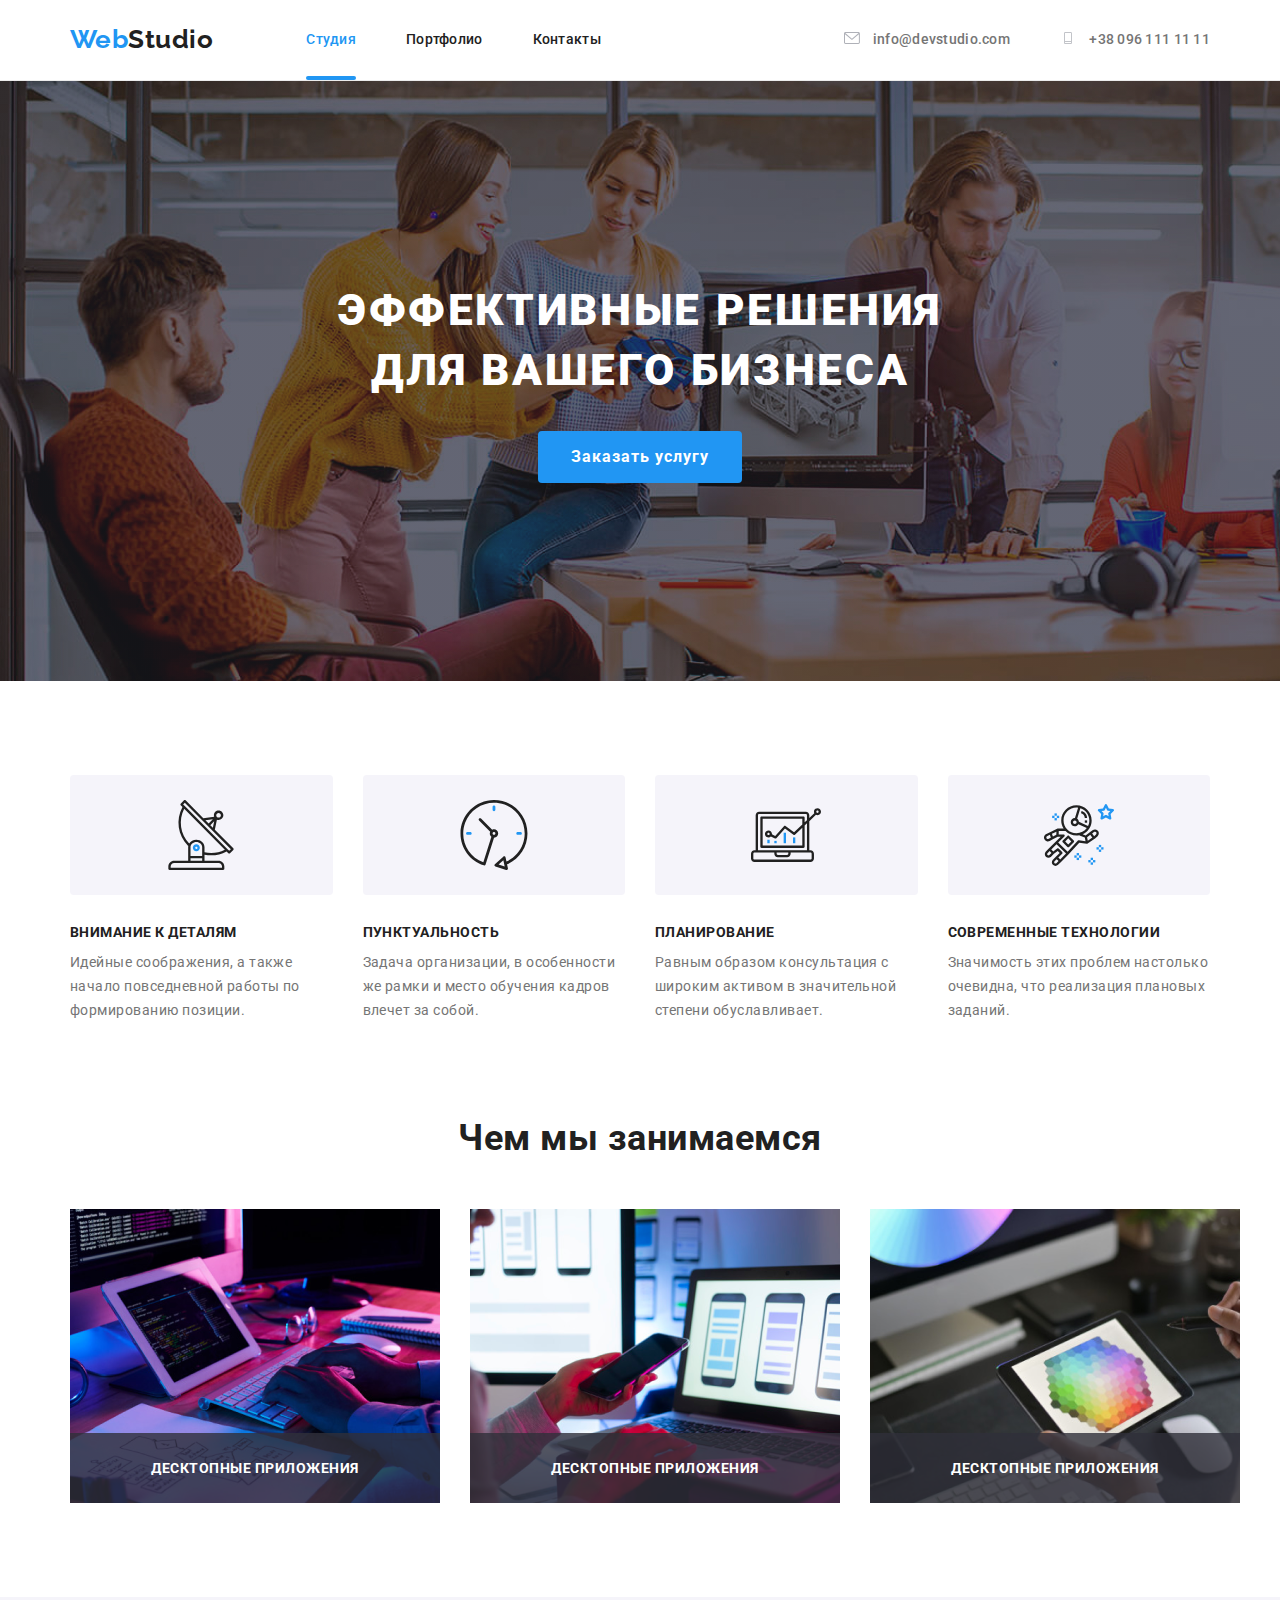
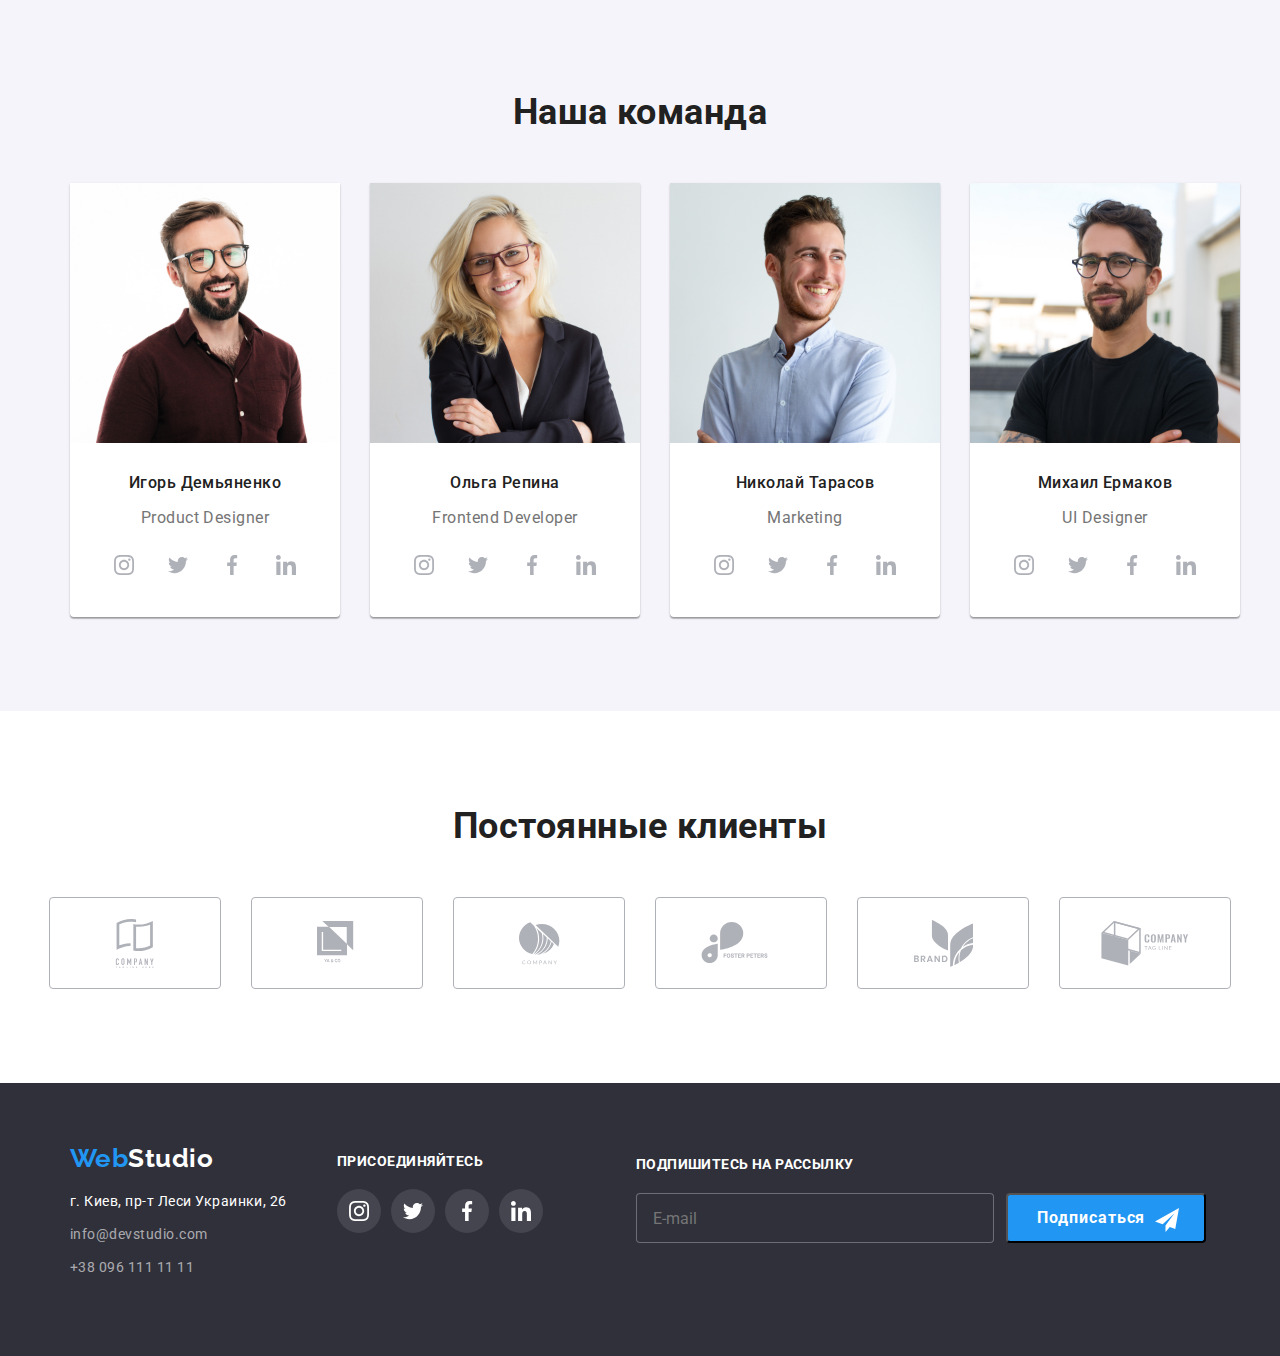
==== commit 72241608: "правки по дз6" ====
--- a/index.html
+++ b/index.html
@@ -309,7 +309,7 @@
         <a class="logo-footer" href="./index.html">
             <span class="logo-web">Web</span>Studio
         </a>
-        <address>
+        <address class="adress-wraper">
             <ul class="adress-ul">
             <li class="adress-items"><a class="address" href="https://goo.gl/maps/zpj7TdcQ5fywLmtB6" target="_blank">г. Киев, пр-т Леси Украинки, 26</a></li>
             <li class="adress-items"><a class="address-auth" href="mailto:info@devstudio.com">info@devstudio.com</a></li>
@@ -357,9 +357,10 @@
                     <input type="mail" name="E-mail" class="mail-input-wraper" placeholder="E-mail">
                 </label>
                 <button type="submit" class="btn-for-mailing">Подписаться
-                    <svg class="my-send-icon">
+                    <span class="position-svg-icon"><svg class="my-send-icon">
                         <use href="./image/sprite.svg#icon-icon-telegram"></use>
                     </svg>
+                    </span>
                 </button>
             </form>
         </div>
--- a/css/styles.css
+++ b/css/styles.css
@@ -539,7 +539,6 @@
   line-height: 1.71;
 
   margin: 0px;
-  padding: 0px;
 }
 .address-auth {
   color: var(--contacts-text-footer);
@@ -560,8 +559,9 @@
   text-transform: uppercase;
   margin: 0px;
 }
+
 .box-social-link {
-  margin-left: 156px;
+  margin-left: 50px;
   padding-top: 10px;
 }
 .list-social-footer {
@@ -634,6 +634,7 @@
 }
 .btn-for-mailing {
   display: flex;
+  position: relative;
   width: 200px;
   height: 50px;
   background-color: var(--accent-color);
@@ -659,18 +660,24 @@
   background-color: var(--bg-footer);
   padding-left: 16px;
 }
-
+/*
 .btn-for-mailing::after {
+  position: absolute;
   content: "";
   background-image: url(../image/icon-send.svg);
   width: 24px;
   height: 24px;
   background-repeat: no-repeat;
   background-position: center;
-  margin-left: 10px;
   display: block;
 }
-
+*/
+.position-svg-icon {
+  padding-left: 10px;
+  padding-top: 13px;
+  align-items: center;
+  justify-content: center;
+}
 .my-send-icon {
   width: 24px;
   height: 24px;
